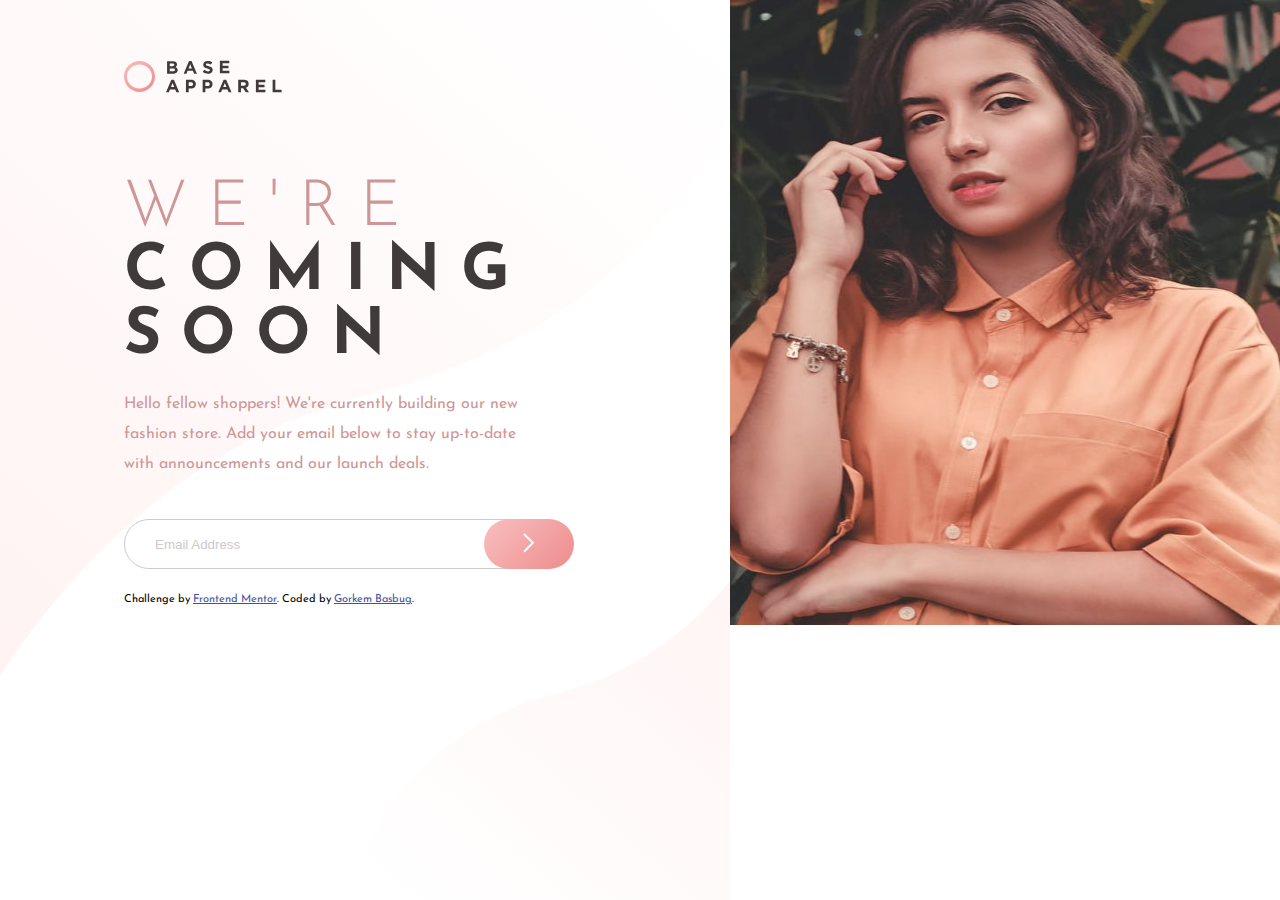
==== base-apparel-coming-soon-master/index.html @ b198fd08 "completed" ====
<!DOCTYPE html>
<html lang="en">
<head>
  <meta charset="UTF-8">
  <meta name="viewport" content="width=device-width, initial-scale=1.0"> <!-- displays site properly based on user's device -->

  <link rel="icon" type="image/png" sizes="32x32" href="./images/favicon-32x32.png">
  <link href="https://fonts.googleapis.com/css2?family=Josefin+Sans:wght@300;400;600&display=swap" rel="stylesheet">
  <title>Frontend Mentor | Base Apparel coming soon page</title>
  <link rel="stylesheet" href="./css/style.css">
  <!-- Feel free to remove these styles or customise in your own stylesheet 👍 -->
  <style>
    .attribution { font-size: 11px; text-align: left; }
    .attribution a { color: hsl(228, 45%, 44%); }
  </style>
</head>
<body>
  <main>
    <div class="image">
      <img class="desktop" src="./images/hero-desktop.jpg" alt="Hero Image" width="550" height="625">
      <img class="mobile" src="./images/hero-mobile.jpg" alt="Hero Image">
    </div>
    <div class="content">
      <div class="logo">
        <img src="./images/logo.svg" alt="logo icon">
      </div>
      <div class="title">
        <h1><span>We're</span>coming soon</h1>
      </div>
      <div class="text">
        <p>
          Hello fellow shoppers! We're currently building our new fashion store. 
          Add your email below to stay up-to-date with announcements and our launch deals.
        </p>
      </div>
      <div class="form">
        <form class="form-block" name="form" id="form" action="index.html" method="get">
          <input type="email" name="email" id="input" class="input" placeholder="Email Address">
          <button class="btn" id="button" type="button">
            <img src="./images/icon-arrow.svg" alt="Arrow icon">
          </button>
          <P class="error" id="error">
            Please Enter a valid email
          </P>
          <p class="check">
            Thanks for subscribing
          </p>
        </form>
      </div>
      <div class="info">
        <p class="attribution">
          Challenge by <a href="https://www.frontendmentor.io?ref=challenge" target="_blank">Frontend Mentor</a>. 
          Coded by <a href="https://www.frontendmentor.io/profile/gbasbu">Gorkem Basbug</a>.
        </p>
      </div>
    </div>
  </main>
</body>
<script src="./js/script.js"></script>
</html>
---- base-apparel-coming-soon-master/css/style.css ----
/* Primary */
/* Neutral */
* {
  margin: 0;
  padding: 0;
  box-sizing: border-box;
}

body {
  font-size: 16px;
  font-family: "Josefin Sans", sans-serif;
}

main {
  height: 100vh;
  display: flex;
  flex-direction: row-reverse;
}
main .image {
  min-width: 550px;
}
main .content {
  width: 800px;
  padding-top: 60px;
  padding-left: 150px;
  background: url(../images/bg-pattern-desktop.svg);
  background-position: center;
  background-repeat: no-repeat;
  background-size: cover;
}
main .content .title {
  margin-top: 80px;
  letter-spacing: 20px;
}
main .content .title h1 {
  font-size: 4rem;
  padding-right: 200px;
  text-transform: uppercase;
  color: #413a3a;
}
main .content .title h1 span {
  display: block;
  font-weight: 300;
  color: #ce9797;
}
main .text {
  color: #ce9797;
  padding-right: 200px;
  line-height: 30px;
  margin-top: 20px;
}
main .form {
  margin-top: 40px;
  position: relative;
}

input {
  width: 410px;
  height: 50px;
  border-radius: 50px;
  padding-left: 30px;
  outline: none;
  border: 1px solid #cfc9c9;
}

::placeholder {
  color: #cfc9c9;
}

.btn {
  width: 90px;
  height: 50px;
  border-radius: 50px;
  outline: none;
  border: 1px solid #ce9797;
  background: linear-gradient(135deg, #f8bfbf, #ee8c8c);
  position: absolute;
  margin-left: -50px;
  cursor: pointer;
  border: none;
}

.btn:hover {
  background: #f8bfbf;
  box-shadow: 3px 3px 3px 3px rgba(249, 98, 98, 0.25);
}

.error-input {
  border: 1px solid #f96262;
  background: url(../images/icon-error.svg);
  background-position: 80% center;
  background-repeat: no-repeat;
}

.error, .check {
  padding-top: 10px;
  padding-left: 25px;
  font-size: 0.8rem;
  font-weight: 700;
  color: #f96262;
  display: none;
}

.check {
  color: lightgreen;
}

.error-block {
  display: block;
}

.mobile {
  display: none;
}

.info {
  margin-top: 25px;
}

@media (max-width: 600px) {
  * {
    margin: 0 !important;
    padding: 0 !important;
  }

  main {
    flex-direction: column;
    max-width: 375px;
    overflow-x: hidden;
  }

  .desktop {
    display: none;
  }

  .mobile {
    display: block;
    margin-top: 100px !important;
  }

  .content {
    margin: 0;
    max-width: 375px !important;
    margin-top: 70px !important;
  }
  .content h1 {
    font-size: 3rem !important;
    letter-spacing: 10px;
    text-align: center;
  }

  .logo {
    position: absolute;
    top: 0;
    left: 0;
    padding-top: 30px !important;
    padding-left: 30px !important;
  }

  .title h1 {
    font-size: 1rem;
  }

  .text {
    font-size: 0.9rem;
    padding: 0 25px !important;
    text-align: center;
    line-height: 20px !important;
    margin-top: 20px !important;
  }

  .form {
    display: flex;
    justify-content: center;
    margin-top: 30px !important;
  }
  .form input {
    width: 330px;
    padding-left: 30px !important;
    background-position: 70%;
  }
  .form button {
    width: 70px;
    margin-left: -70px !important;
  }

  .error, .check {
    margin-top: 10px !important;
    margin-left: 25px !important;
  }

  .info {
    margin-top: 40px !important;
    margin-bottom: 40px !important;
    display: flex;
    justify-content: center;
  }
}

/*# sourceMappingURL=style.css.map */
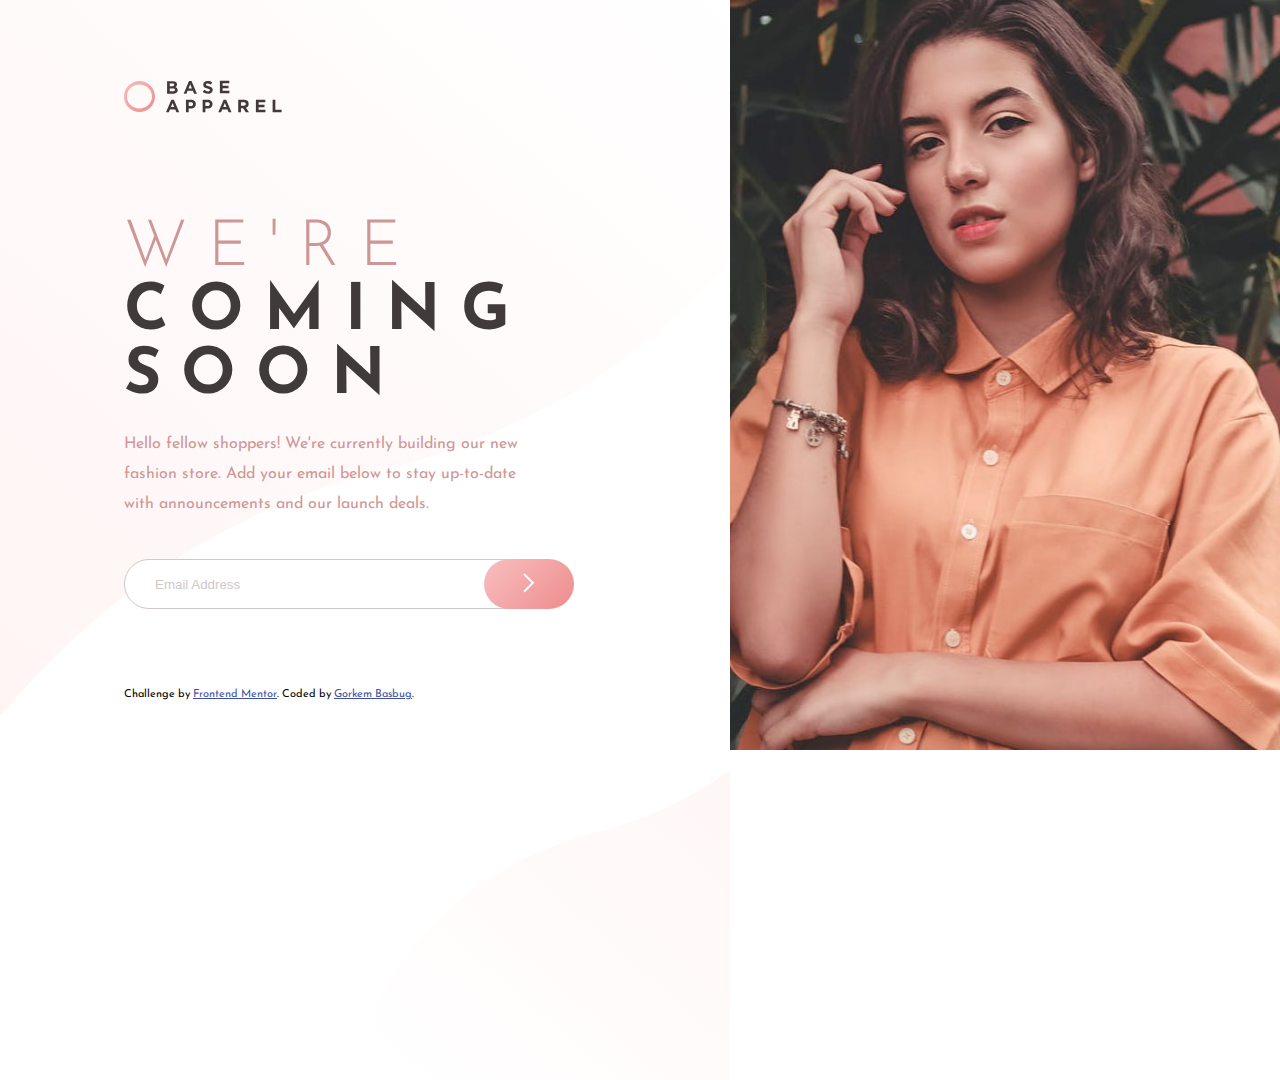
==== commit 4744e39c: "fixed" ====
--- a/base-apparel-coming-soon-master/index.html
+++ b/base-apparel-coming-soon-master/index.html
@@ -17,7 +17,7 @@
 <body>
   <main>
     <div class="image">
-      <img class="desktop" src="./images/hero-desktop.jpg" alt="Hero Image" width="550" height="625">
+      <img class="desktop" src="./images/hero-desktop.jpg" alt="Hero Image" width="550" height="750">
       <img class="mobile" src="./images/hero-mobile.jpg" alt="Hero Image">
     </div>
     <div class="content">
@@ -35,7 +35,7 @@
       </div>
       <div class="form">
         <form class="form-block" name="form" id="form" action="index.html" method="get">
-          <input type="email" name="email" id="input" class="input" placeholder="Email Address">
+          <input type="email" name="email" id="input" class="input" placeholder="Email Address" aria-label="Email Input">
           <button class="btn" id="button" type="button">
             <img src="./images/icon-arrow.svg" alt="Arrow icon">
           </button>
--- a/base-apparel-coming-soon-master/css/style.css
+++ b/base-apparel-coming-soon-master/css/style.css
@@ -12,16 +12,17 @@
 }
 
 main {
-  height: 100vh;
+  height: 120vh;
   display: flex;
   flex-direction: row-reverse;
 }
 main .image {
   min-width: 550px;
+  height: 700px;
 }
 main .content {
   width: 800px;
-  padding-top: 60px;
+  padding-top: 80px;
   padding-left: 150px;
   background: url(../images/bg-pattern-desktop.svg);
   background-position: center;
@@ -29,7 +30,7 @@
   background-size: cover;
 }
 main .content .title {
-  margin-top: 80px;
+  margin-top: 100px;
   letter-spacing: 20px;
 }
 main .content .title h1 {
@@ -114,7 +115,7 @@
 }
 
 .info {
-  margin-top: 25px;
+  margin-top: 80px;
 }
 
 @media (max-width: 600px) {
